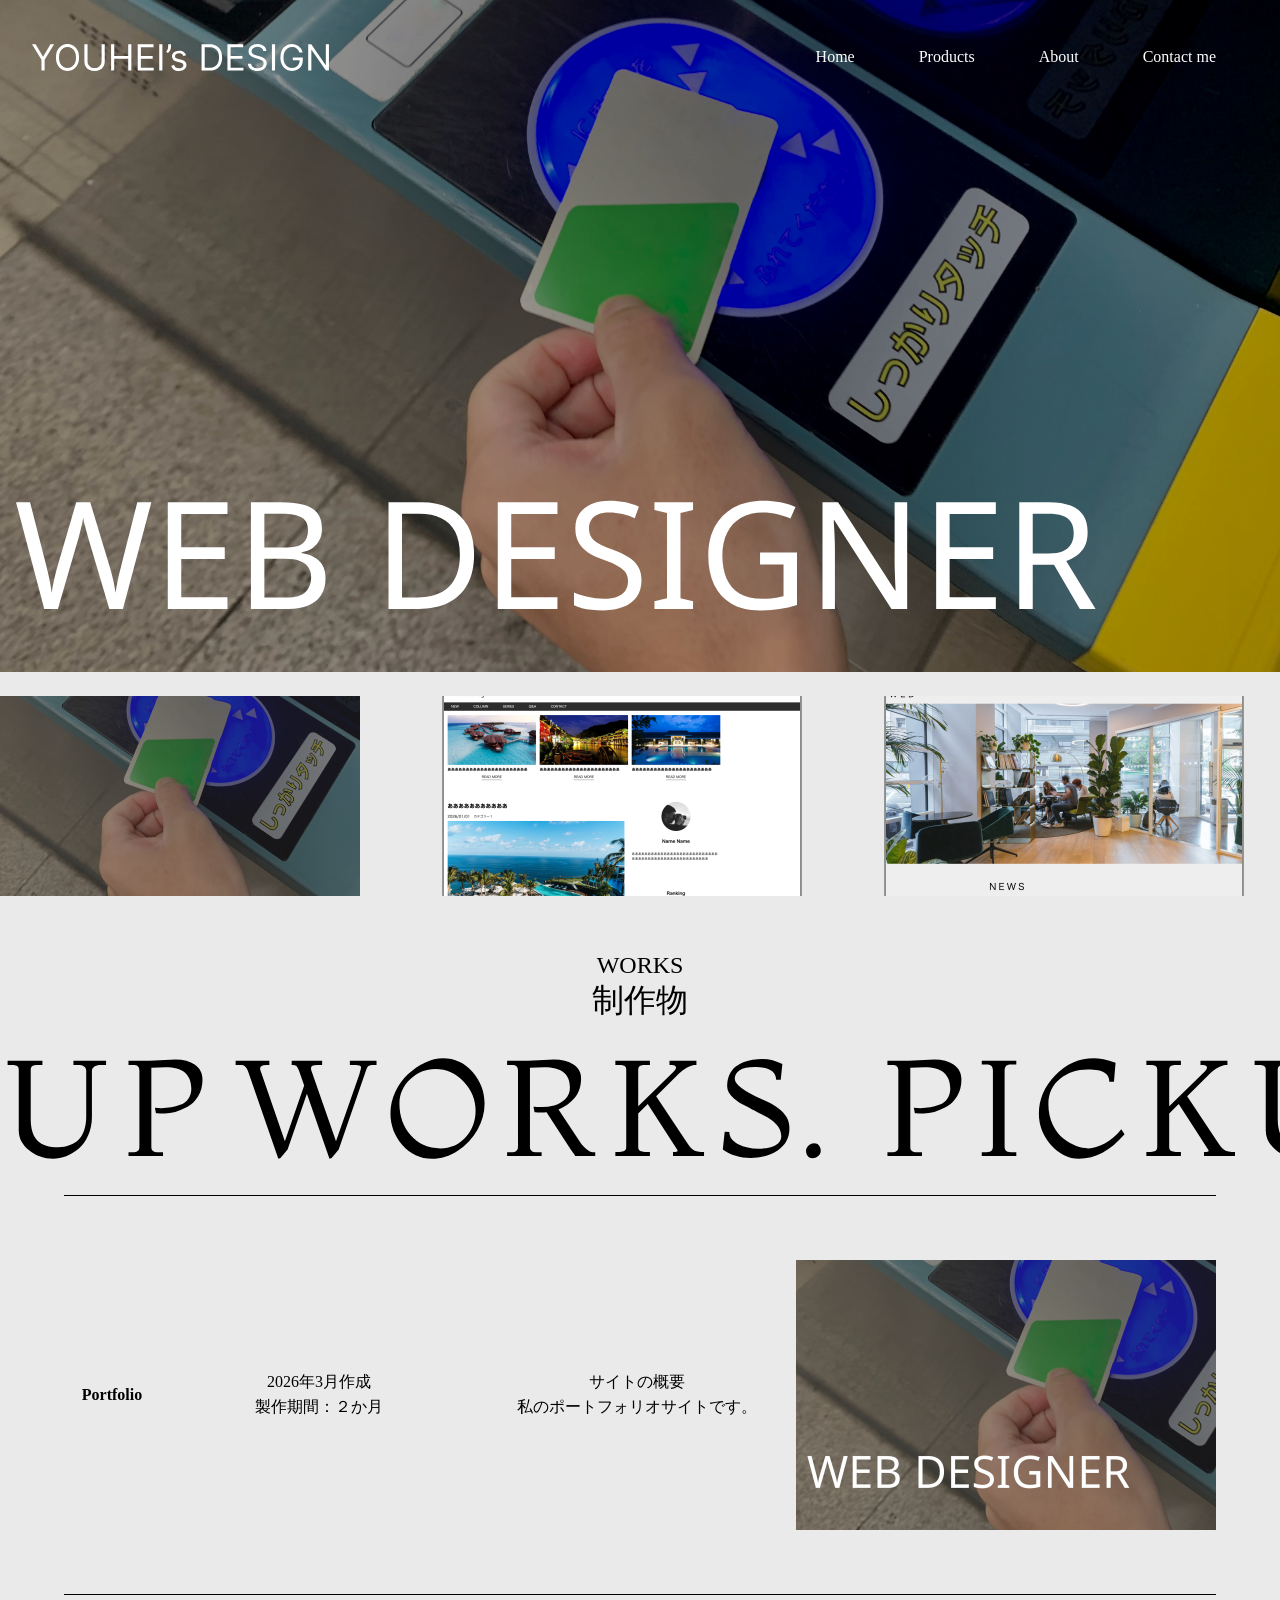
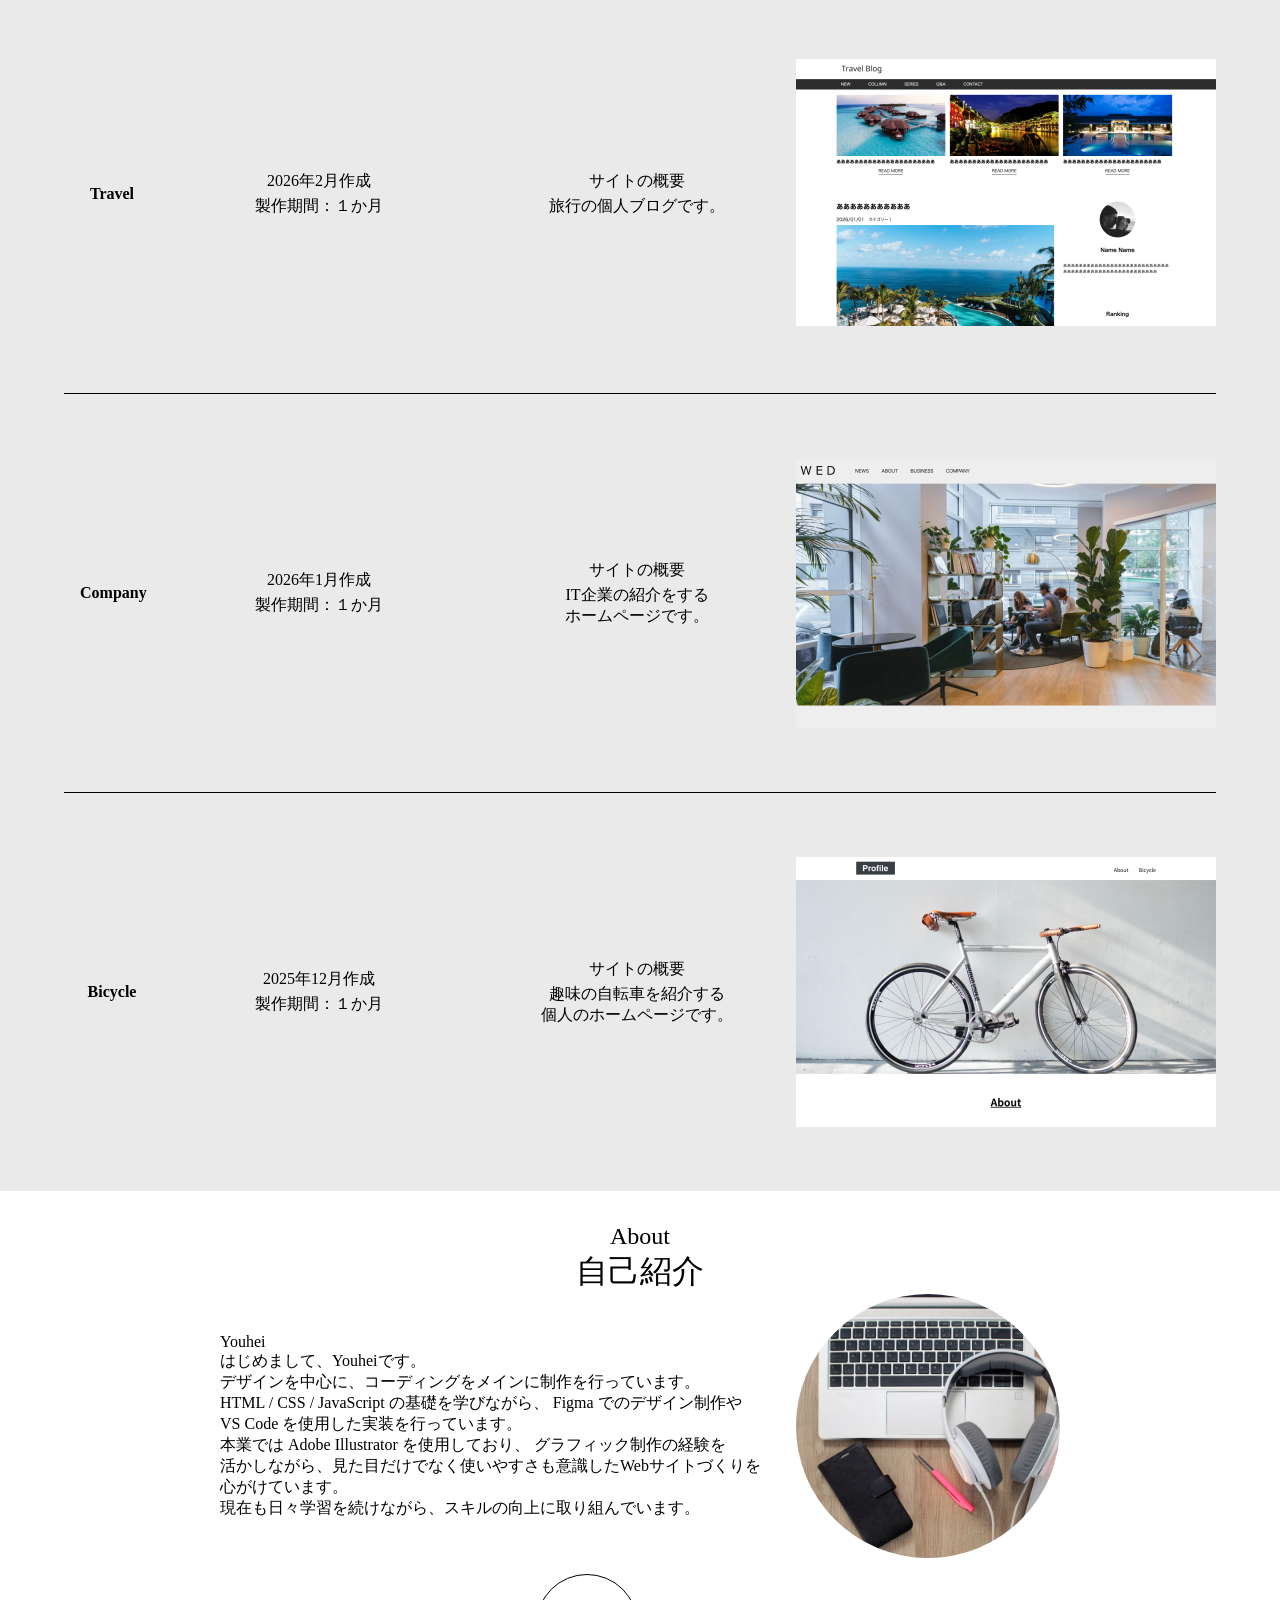
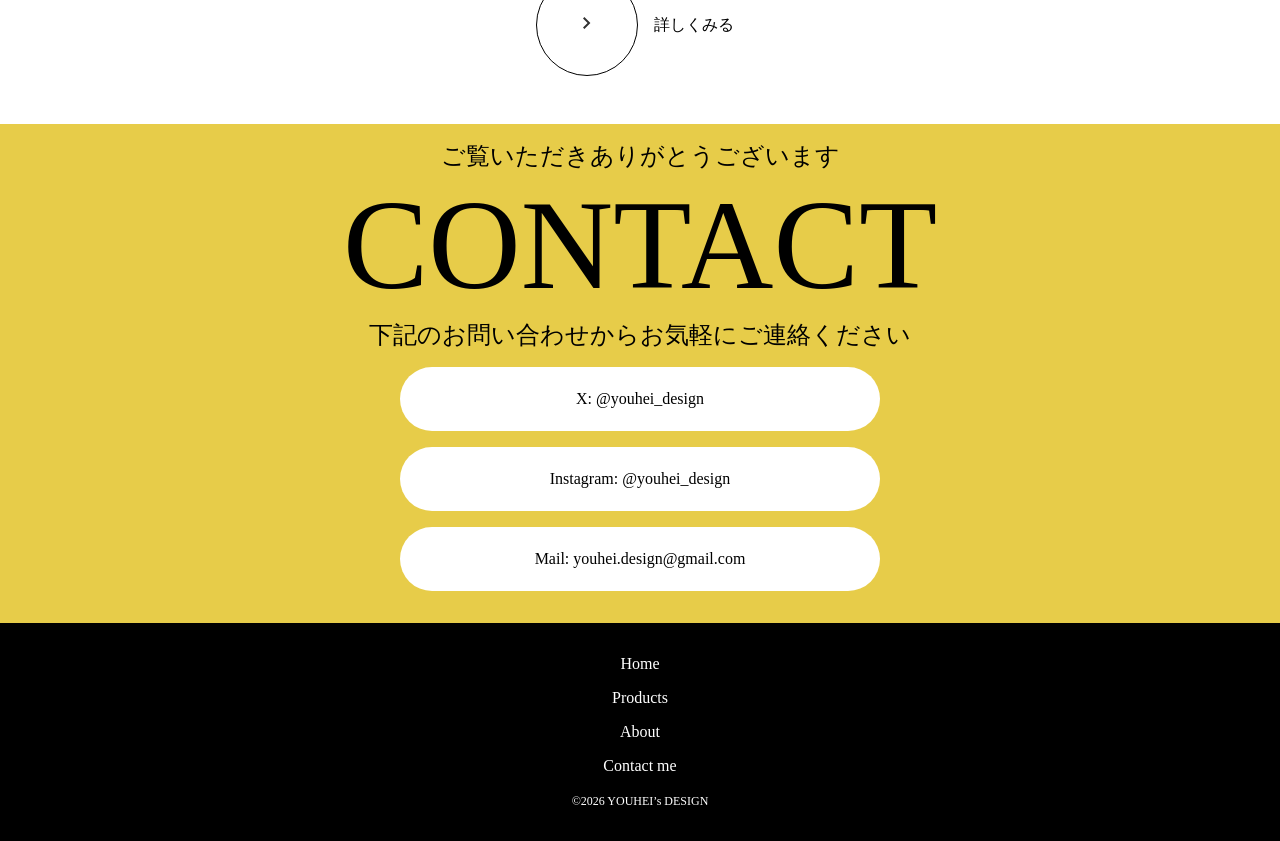
==== index.html @ f56bdfcd "Add files via upload" ====
<!DOCTYPE html>
<html lang="ja">

<head>
  <meta charset="UTF-8">
  <meta name="viewport" content="width=device-width, initial-scale=1.0">
  <title>YOUHEI's DESIGN</title>
</head>
<link rel="stylesheet" href="css/reset.css">
<link rel="stylesheet" href="css/common.css">
<link rel="stylesheet" href="css/style.css">
<link rel="stylesheet" href="css/media.css">

<body>
  <section class="firstview" id="home">
    <header>
      <h1><img src="img/YOUHEI’s DESIGN.svg" width="297" height="27"></h1>
      <nav>
        <a href="#home">Home</a>
        <a href="#products">Products</a>
        <a href="#about">About</a>
        <a href="#contactme">Contact me</a>
      </nav>
    </header>
    <img class="sp" src="img/WEB DESIGNER sp.svg" width="256" height="128">
    <img class="pc" src="img/WEB DESIGNER.svg" width="1080" height="200">
  </section>
  <section class="slideshow">
    <div class="slideshow-viewport">
      <ul class="slideshow-track">
        <li><img src="slide/slide portfolio.png"></li>
        <li><img src="slide/slide travel.png"></li>
        <li><img src="slide/slide company.png"></li>
        <li><img src="slide/slide bicycle.png"></li>

        <li><img src="slide/slide portfolio.png"></li>
        <li><img src="slide/slide travel.png"></li>
        <li><img src="slide/slide company.png"></li>
        <li><img src="slide/slide bicycle.png"></li>
      </ul>
    </div>
  </section>
  <section class="works" id="products">
    <h2>WORKS</h2>
    <p>制作物</p>
    <div class="pickup">
      <img src="img/Group 2.svg" width="2444" height="172">
    </div>

    <a href="portfolio.html" class="one" target="_blank">
      <h3>Portfolio</h3>
      <div class="two">
        <div class="samuneiru">
          <img src="img/Mask group web designer.png" width="420" height="270">
        </div>
        <div class="three">
          <div class="date">
            <p>2026年3月作成</p>
            <p>製作期間：２か月</p>
          </div>
          <div class="gaiyou">
            <p>サイトの概要</p>
            <p>私のポートフォリオサイトです。</p>
          </div>
        </div>
      </div>
    </a>
    <a href="travel.html" class="one" target="_blank">
      <h3>Travel</h3>
      <div class="two">
        <div class="samuneiru">
          <img src="img/Mask group travel.png" width="420" height="270">
        </div>
        <div class="three">
          <div class="date">
            <p>2026年2月作成</p>
            <p>製作期間：１か月</p>
          </div>
          <div class="gaiyou">
            <p>サイトの概要</p>
            <p>旅行の個人ブログです。</p>
          </div>
        </div>
      </div>
    </a>
    <a href="company.html" class="one" target="_blank">
      <h3>Company</h3>
      <div class="two">
        <div class="samuneiru">
          <img src="img/Mask group company.png" width="420" height="270">
        </div>
        <div class="three">
          <div class="date">
            <p>2026年1月作成</p>
            <p>製作期間：１か月</p>
          </div>
          <div class="gaiyou">
            <p>サイトの概要</p>
            <p>IT企業の紹介をする<br>ホームページです。</p>
          </div>
        </div>
      </div>
    </a>
    <a href="bicycle.html" class="one" target="_blank">
      <h3>Bicycle</h3>
      <div class="two">
        <div class="samuneiru">
          <img src="img/Mask group bicycle.png " width="420" height="270">
        </div>
        <div class="three">
          <div class="date">
            <p>2025年12月作成</p>
            <p>製作期間：１か月</p>
          </div>
          <div class="gaiyou">
            <p>サイトの概要</p>
            <p>趣味の自転車を紹介する <br>個人のホームページです。</p>
          </div>
        </div>
      </div>
    </a>

  </section>
  <section class="about" id="about">
    <h2>About</h2>
    <p>自己紹介</p>
    <div class="profile">
      <div class="icon">
        <img src="img/IMG_20260331_075254.jpg" width="264" height="264">
      </div>
      <div class="youhei">
        <p class="name">Youhei</p>
        <p class="aisatsu">はじめまして、Youheiです。<br>デザインを中心に、コーディングをメインに制作を行っています。<br>HTML / CSS / JavaScript の基礎を学びながら、
          Figma でのデザイン制作や<br>VS Code を使用した実装を行っています。<br>本業では Adobe Illustrator を使用しており、
          グラフィック制作の経験を<br>活かしながら、見た目だけでなく使いやすさも意識したWebサイトづくりを<br>心がけています。<br>現在も日々学習を続けながら、スキルの向上に取り組んでいます。</p>
      </div>
    </div>
    <a href="" class="kuwasiku">
      <div class="circle">
        <img src="img/keyboard_arrow_right.svg">
      </div>
      <div class="kuwasikumiru">
        <p>詳しくみる</p>
      </div>
    </a>
  </section>
  <section class="contact" id="contactme">
    <p class="thanks">ご覧いただきありがとうございます</p>
    <p class="cntct">CONTACT</p>
    <p class="thanks">下記のお問い合わせからお気軽にご連絡ください</p>
    <div class="address">
      <a href="">X: @youhei_design</a>
    </div>
    <div class="address">
      <a href="">Instagram: @youhei_design</a>
    </div>
    <div class="address">
      <a href="">Mail: youhei.design@gmail.com</a>
    </div>
  </section>
  <footer>
    <nav>
      <a href="#home">Home</a>
      <a href="#products">Products</a>
      <a href="#about">About</a>
      <a href="#contactme">Contact me</a>
    </nav>
    <small>©︎2026 YOUHEI’s DESIGN</small>
  </footer>

  <script src="main.js"></script>
</body>

</html>
---- css/common.css ----
@charset "utf-8";

h2 {
  font-size: 24px;
}

h3 {
  font-size: 16px;
}
---- css/style.css ----
@charset "utf-8";

body {
  background: #eaeaea;
}

.pc {
  display: none;
}

.firstview {
  padding: 16px;
  height: 640px;
  color: #fff;
  background: url(224756431.jpg);
  background-size: cover;
  background-position: 50% 60%;
  display: flex;
  flex-direction: column;
  justify-content: space-between;

  header {
    width: calc(100% - 32px);
    display: flex;
    justify-content: space-between;

    nav {
      display: none;

      a {
        margin: 32px;
        color: #fff;
      }
    }
  }

  img {
    margin: 0 auto 0 0;
  }

}

/* 全体ラッパー */
.slideshow {
  width: 100%;
  /* 横幅いっぱいに広げる */
  padding: 24px 0;
  /* 上下に余白 */
}

/* 表示領域（はみ出した部分を隠す） */
.slideshow-viewport {
  overflow: hidden;
  /* はみ出た要素を非表示にする */
  width: 100%;
}

/* スライド全体（横並びで流れる部分） */
.slideshow-track {
  display: flex;
  /* 横並びにする */
  gap: 82px;
  /* スライド間の余白 */
  width: max-content;
  /* 中身の幅に合わせて広がる */
  animation: slideshow-marquee 20s linear infinite;
  /* ↑ 28秒かけて一定速度で無限ループ */
}

/* 各スライド要素 */
.slideshow-track li {
  flex: 0 0 auto;
  /* 縮まない・固定幅 */
  width: min(360px, 75vw);
  /* 最大360px、画面に応じて縮小 */
  height: 200px;
  /* 高さ固定 */
  display: flex;
  align-items: center;
  /* 中央揃え（縦） */
  justify-content: center;
  /* 中央揃え（横） */
  background: #989898;
  /* 画像読み込み前の背景 */
}

/* 画像の表示設定 */
.slideshow-track img {
  width: 100%;
  height: 100%;
  object-fit: cover;
  /* はみ出してもトリミングして全面表示 */
}

/* アニメーション定義 */
@keyframes slideshow-marquee {
  0% {
    transform: translateX(0);
    /* 初期位置 */
  }

  100% {
    transform: translateX(-50%);
    /* 横幅の半分だけ左に移動
    → コンテンツを2セット用意しているため、
     ちょうど継ぎ目なくループする */
  }
}

h3 {
  margin: 0 16px;
  font-weight: bold;
}

.pickup {
  /* width: 100%; */
  height: 172px;

  img {
    object-fit: cover;
    width: 100%;
    height: 172px;
  }
}

.works {
  margin: 32px 0 0;

  img {
    margin: 0 auto 0 0;
  }
}

.one {
  max-width: 1800px;
  width: calc(100% - 128px);
  padding: 32px 0;
  border-top: #000 1px solid;
  margin: 0 auto;

  .two {
    margin: 32px auto;

    .three {
      margin: 16px 0;

      .date,
      .gaiyou {
        margin: 16px 0;
        flex: 1;

        p {
          margin: 4px 0;
        }
      }
    }

    .samune,
    .samuneiru {
      margin: 0 auto;
      max-width: 840px;
      width: 100%;
      height: auto;

      img {
        width: 100%;
        height: auto;
      }
    }
  }
}

.about {
  background: #fff;
  padding: 32px 0;
}

.icon img {
  border-radius: 50%;
}

.youhei {
  margin: 0 auto;
  max-width: 960px;
  width: calc(100% - 128px);

  p {
    /* text-align: left; */
  }
}

.kuwasiku {
  display: flex;
  width: 240px;
  margin: 0 auto;
}

.contact {
  background: #e7cc49;
  padding: 16px 0;

  .cntct {
    font-size: 64px;
  }

  .address {
    margin: 16px auto;
    width: calc(100% - 32px);
    height: 64px;
    background: #fff;
    border-radius: 32px;

    a {
      line-height: 64px;
    }
  }
}

.circle {
  margin: 16px;
  border: #000 1px solid;
  width: 100px;
  height: 100px;
  border-radius: 50%;
  align-items: center;
  display: flex;
}

.circle img {
  align-items: center;
  margin: auto;
}

footer {
  background: #000;
  padding: 32px 0;

  nav {
    margin: 0 auto;
    max-width: 1280px;
    width: calc(100% - 128px);
    display: flex;
    flex-direction: column;
    text-align: left;

    a {
      margin: 0 0 16px;
      color: #fff;
      font-size: 16px;
    }
  }

  small {
    color: #fff;
    font-size: 12px;
  }
}
---- css/media.css ----
@charset "utf-8";

@media(width>=1140px) {

  section>p {
    font-size: 32px;
  }

  * {
    font-size: 16px;
  }

  h3 {
    margin: 0 16px;
  }

  .sp {
    display: none;
  }

  .pc {
    display: inline;
  }

  header nav {
    display: flex !important;
    justify-content: space-between;
  }

  .works {

    img {
      margin: 0 auto 0 0;
    }

    width: 100%;
  }

  .one {
    display: flex;
    justify-content: space-between;

    .two {
      display: flex;
      flex: 1;
      justify-content: space-between;
      flex-direction: row-reverse;

      .three {
        display: flex;
        flex: 1;
      }

      .samuneiru {
        width: 420px;

        img {
          width: 100%;
          height: auto;
        }
      }

    }

    h3 {
      display: inline-block;
      width: 64px;
    }
  }

  .about {
    background: #fff;

    .profile {
      width: 840px;
      margin: 0 auto;
      display: flex;
      flex-direction: row-reverse;

      .youhei {
        margin: 0 auto;
        max-width: 960px;
        width: calc(100% - 128px);

        p {
          text-align: left;
        }
      }

      .kuwasiku {
        margin: 0 auto;
        width: 400px;
        display: flex;
      }
    }
  }

  .contact {
    background: #e7cc49;
    padding: 16px 0;

    .thanks {
      font-size: 24px;
    }

    .cntct {
      font-size: 128px;
    }

    .address {
      margin: 16px auto;
      width: 480px;
      height: 64px;
      background: #fff;
      border-radius: 32px;

      a {
        line-height: 64px;
      }
    }
  }

}
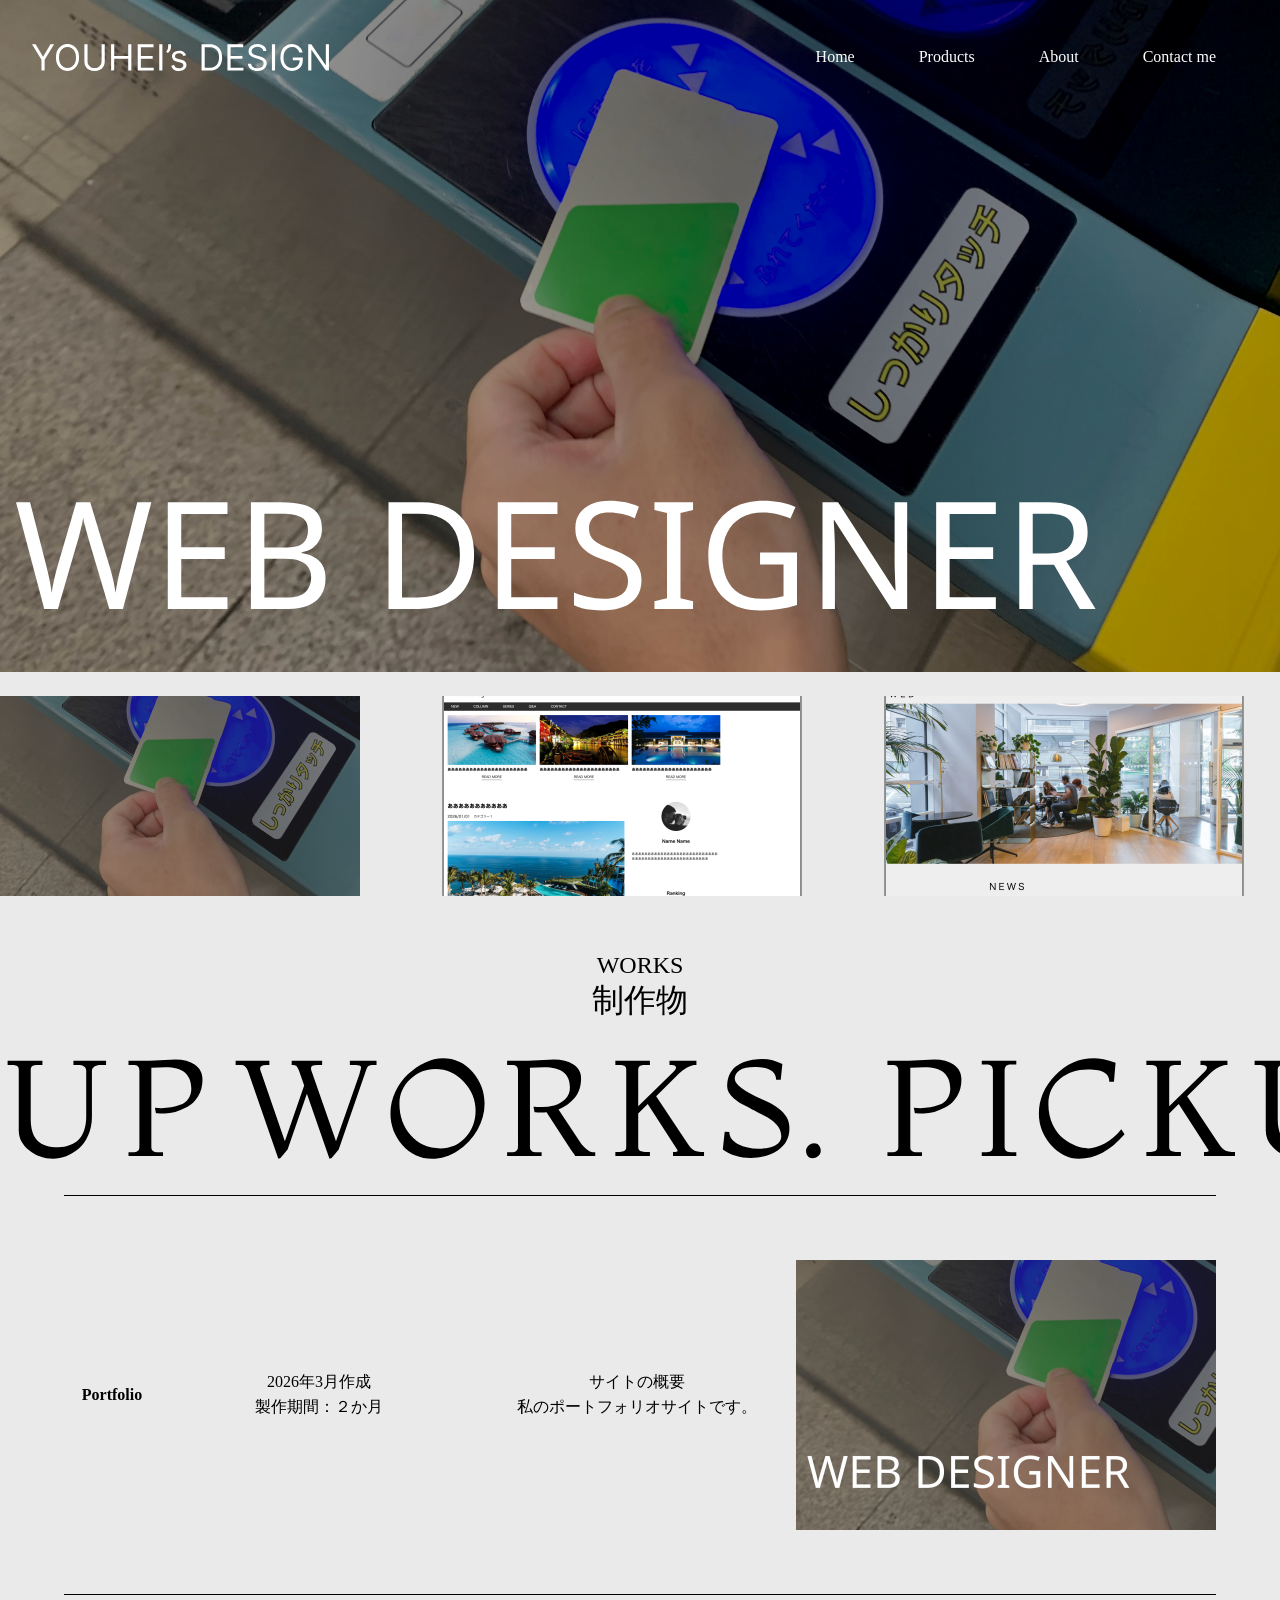
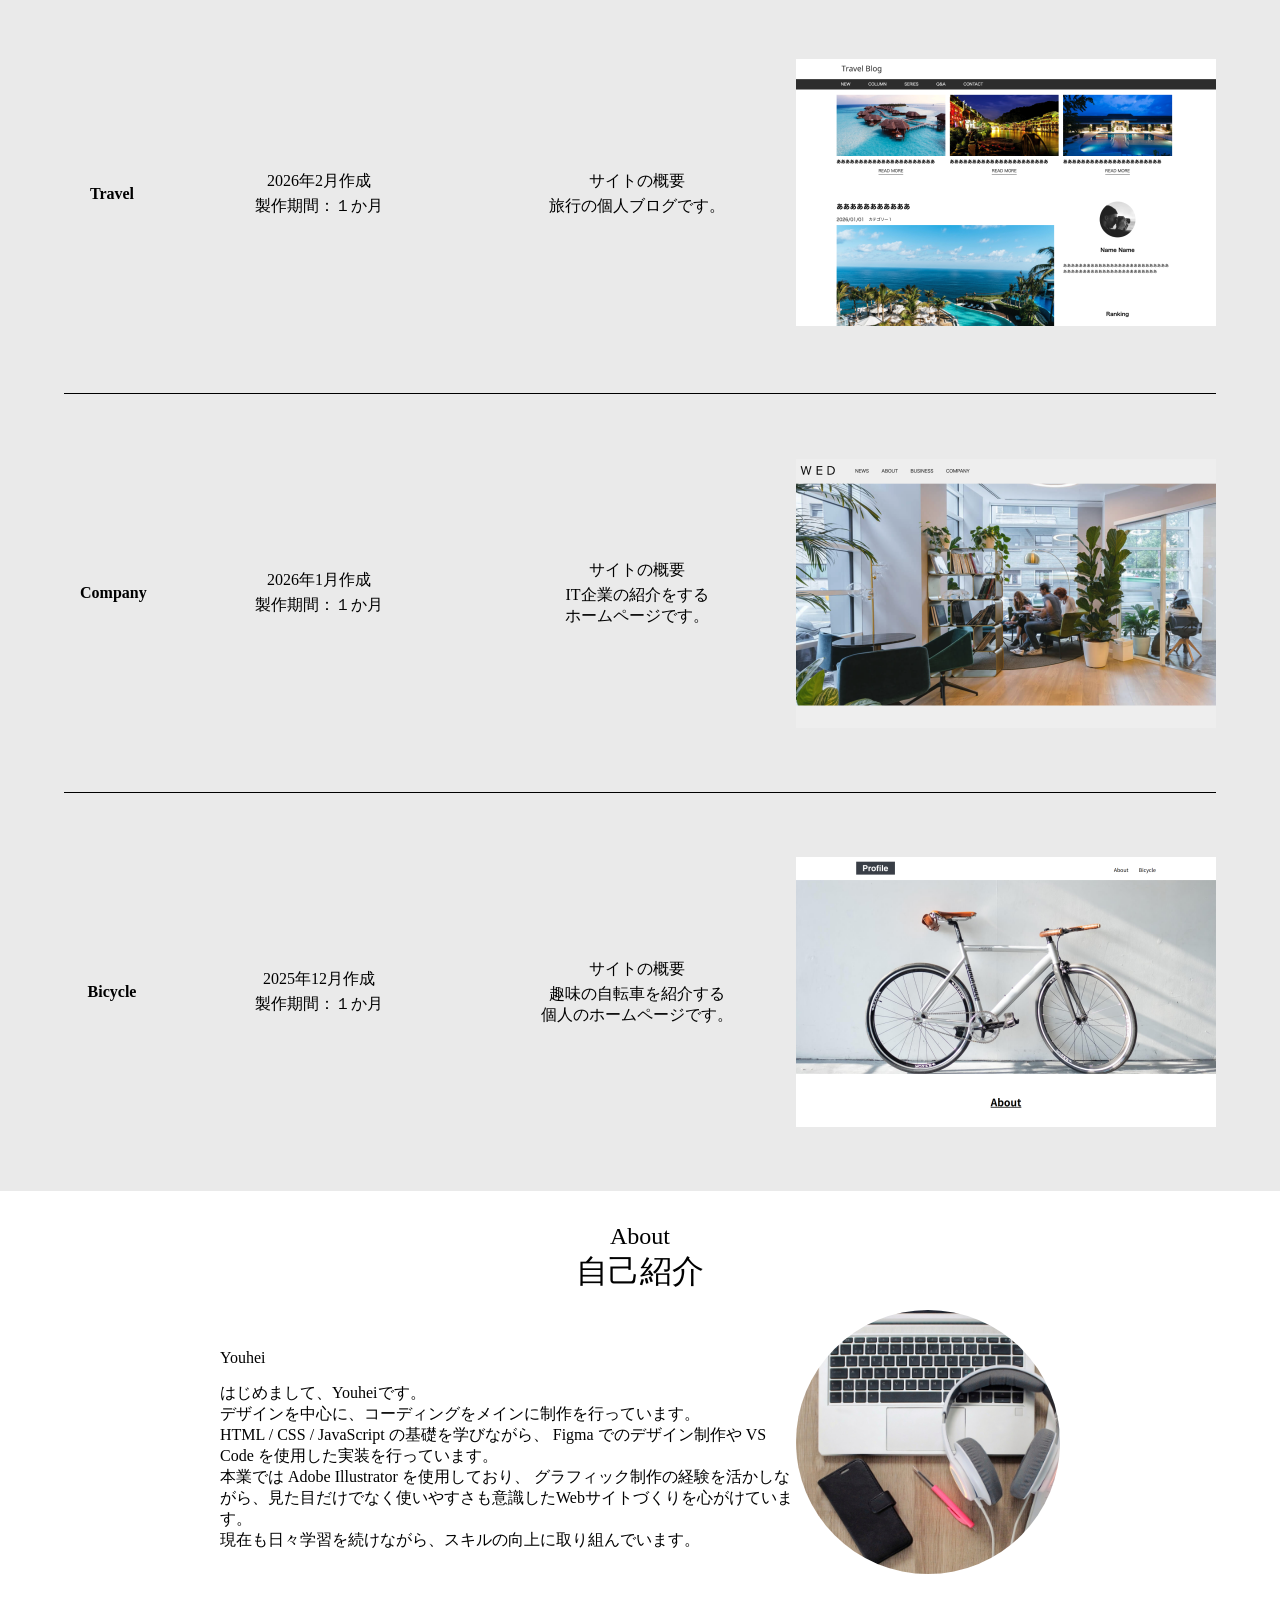
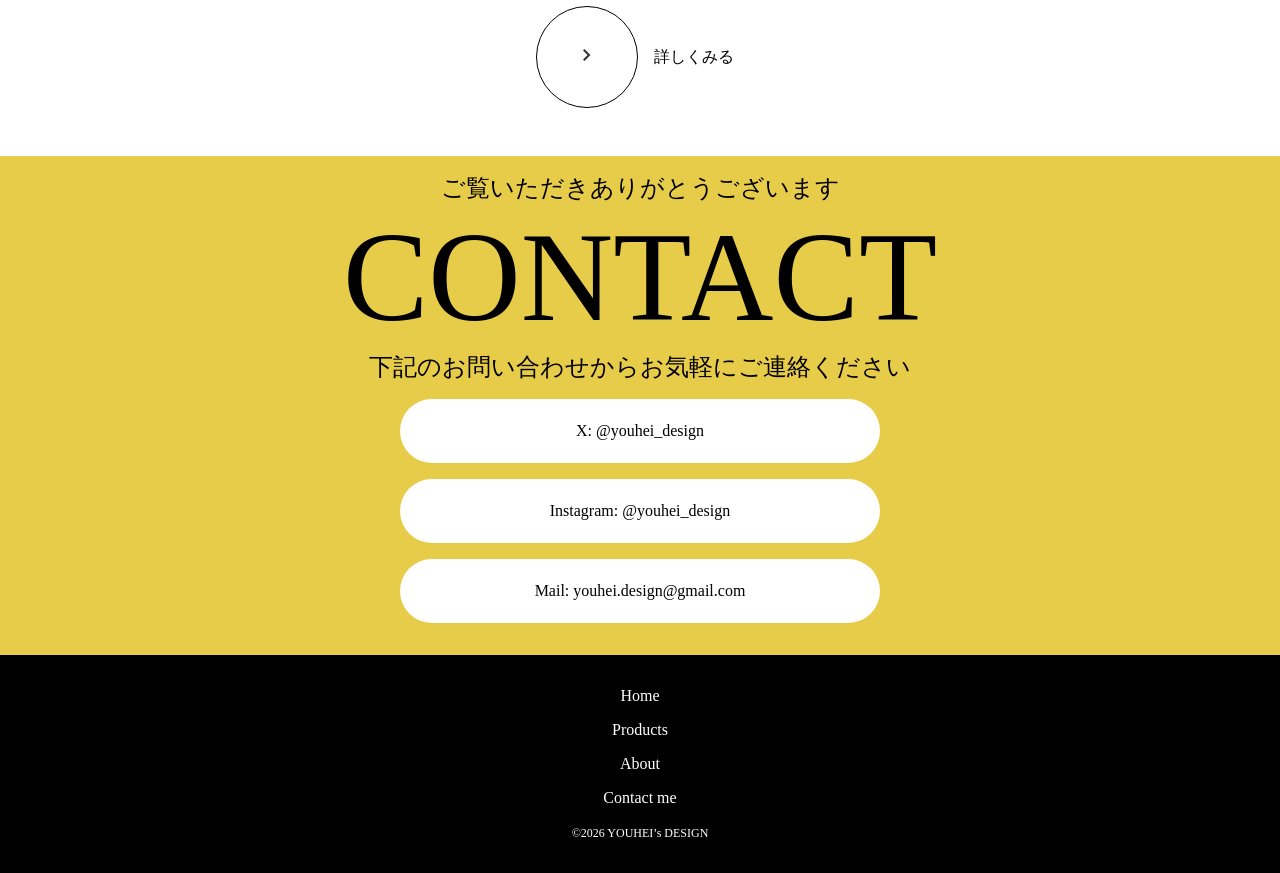
==== commit ce14f9b6: "Add files via upload" ====
--- a/index.html
+++ b/index.html
@@ -131,8 +131,8 @@
       <div class="youhei">
         <p class="name">Youhei</p>
         <p class="aisatsu">はじめまして、Youheiです。<br>デザインを中心に、コーディングをメインに制作を行っています。<br>HTML / CSS / JavaScript の基礎を学びながら、
-          Figma でのデザイン制作や<br>VS Code を使用した実装を行っています。<br>本業では Adobe Illustrator を使用しており、
-          グラフィック制作の経験を<br>活かしながら、見た目だけでなく使いやすさも意識したWebサイトづくりを<br>心がけています。<br>現在も日々学習を続けながら、スキルの向上に取り組んでいます。</p>
+          Figma でのデザイン制作や VS Code を使用した実装を行っています。<br>本業では Adobe Illustrator を使用しており、
+          グラフィック制作の経験を活かしながら、見た目だけでなく使いやすさも意識したWebサイトづくりを心がけています。<br>現在も日々学習を続けながら、スキルの向上に取り組んでいます。</p>
       </div>
     </div>
     <a href="" class="kuwasiku">
--- a/css/style.css
+++ b/css/style.css
@@ -173,20 +173,30 @@
 .about {
   background: #fff;
   padding: 32px 0;
-}
-
-.icon img {
-  border-radius: 50%;
-}
-
-.youhei {
+  
+  .icon {
+    margin: 16px 0;
+  
+    img {
+      border-radius: 50%;
+    }
+  }
+  
+  .youhei {
+    margin: 16px auto;
+    max-width: 960px;
+    width: calc(100% - 128px);
+    
+    .name {
+      margin: 16px 0;
+    }
+  }
+}
+
+.aisatsu {
   margin: 0 auto;
-  max-width: 960px;
-  width: calc(100% - 128px);
-
-  p {
-    /* text-align: left; */
-  }
+  width: 576px;
+  text-align: left;
 }
 
 .kuwasiku {
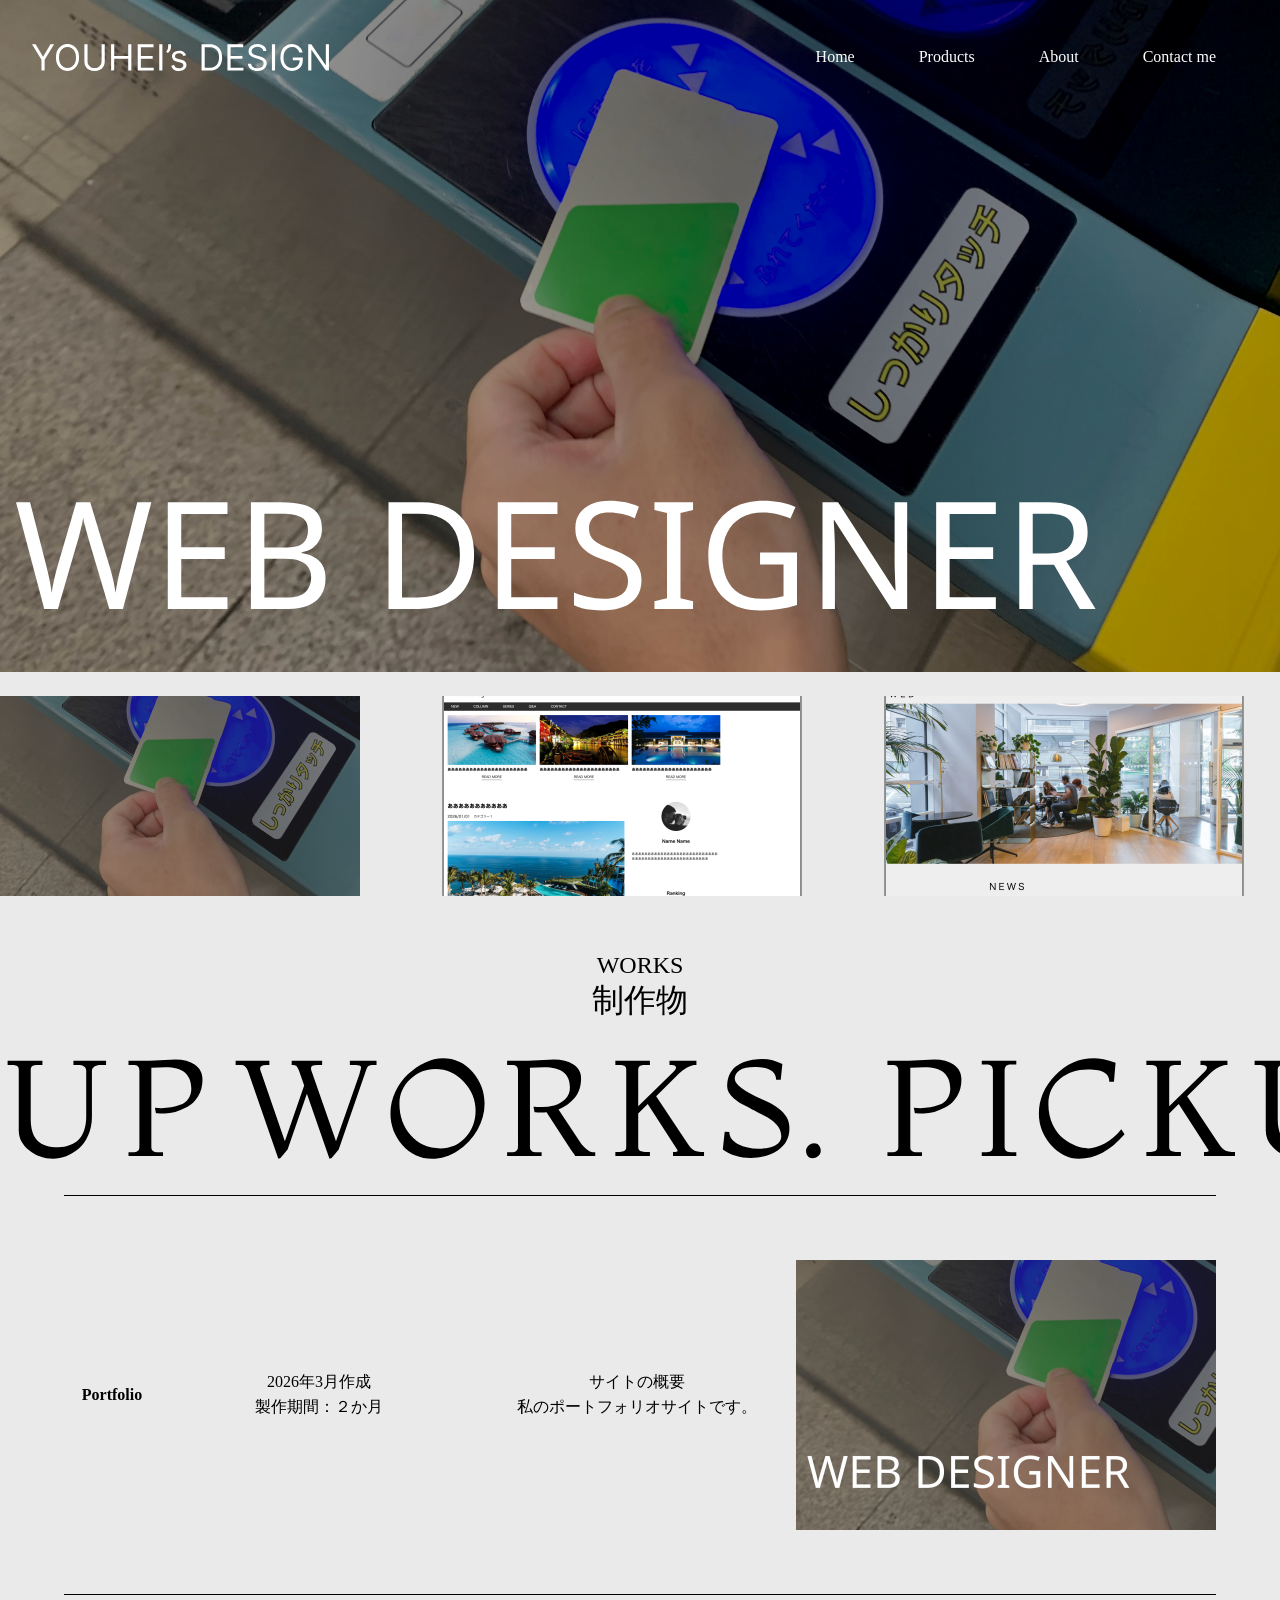
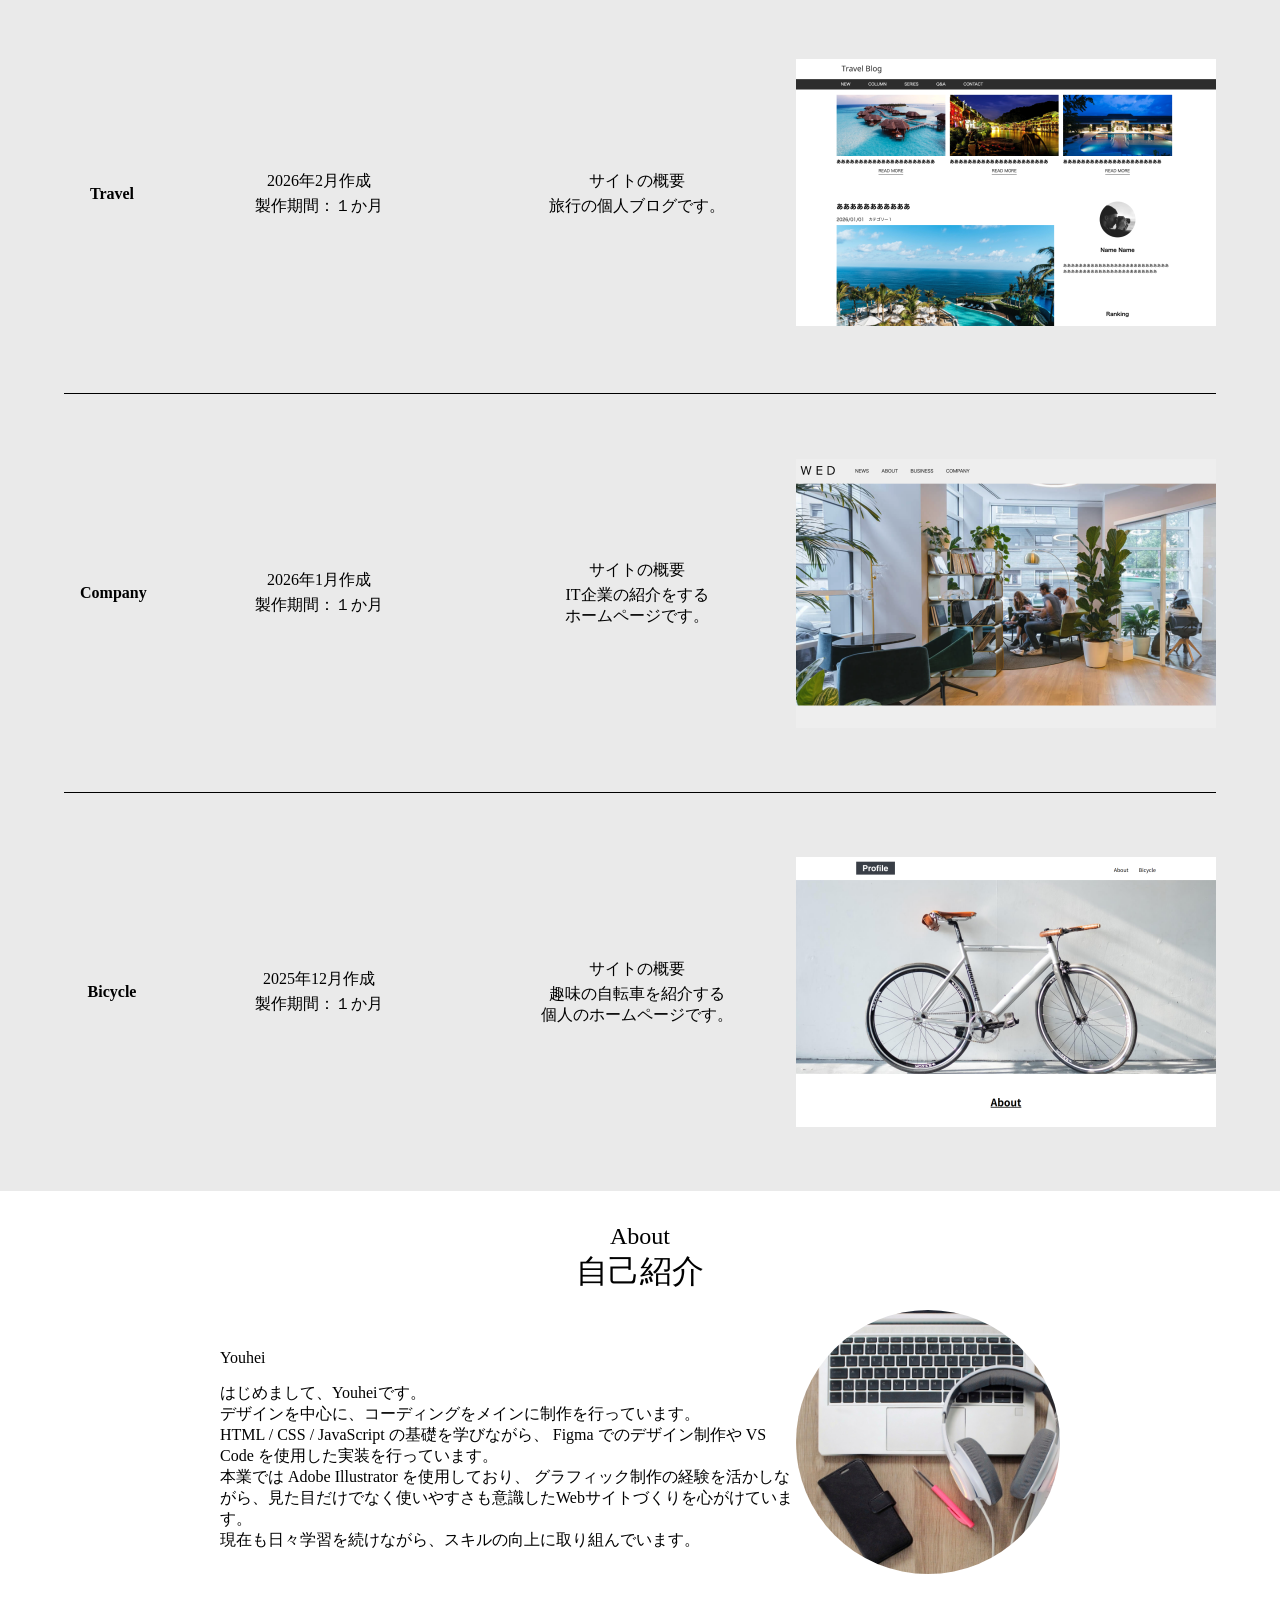
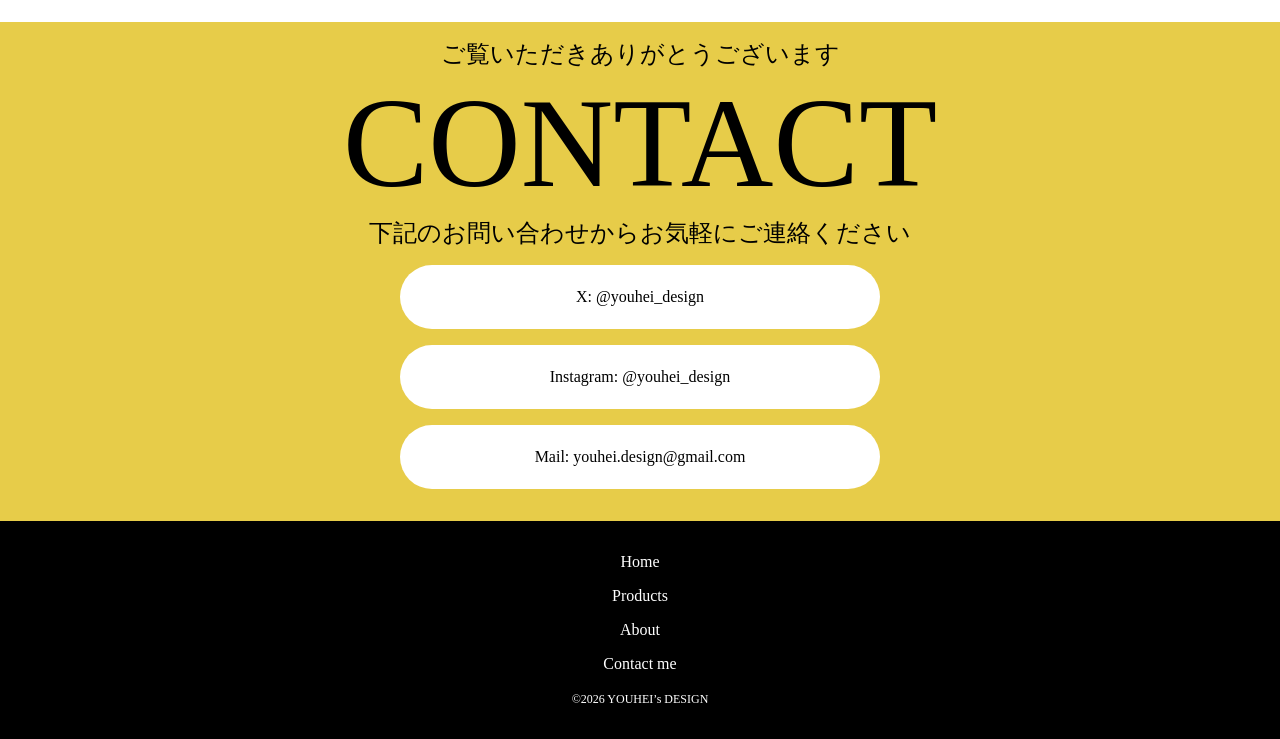
==== commit 223f3c76: "Add files via upload" ====
--- a/index.html
+++ b/index.html
@@ -135,27 +135,19 @@
           グラフィック制作の経験を活かしながら、見た目だけでなく使いやすさも意識したWebサイトづくりを心がけています。<br>現在も日々学習を続けながら、スキルの向上に取り組んでいます。</p>
       </div>
     </div>
-    <a href="" class="kuwasiku">
-      <div class="circle">
-        <img src="img/keyboard_arrow_right.svg">
-      </div>
-      <div class="kuwasikumiru">
-        <p>詳しくみる</p>
-      </div>
-    </a>
   </section>
   <section class="contact" id="contactme">
     <p class="thanks">ご覧いただきありがとうございます</p>
     <p class="cntct">CONTACT</p>
     <p class="thanks">下記のお問い合わせからお気軽にご連絡ください</p>
     <div class="address">
-      <a href="">X: @youhei_design</a>
+      <a href="https://x.com/youhei_design" target="_blank">X: @youhei_design</a>
     </div>
     <div class="address">
-      <a href="">Instagram: @youhei_design</a>
+      <a href="https://www.instagram.com/youhei_design?igsh=MWFkbWt4NHNrdmNzZQ==" target="_blank">Instagram: @youhei_design</a>
     </div>
     <div class="address">
-      <a href="">Mail: youhei.design@gmail.com</a>
+      <a href="mailto:youhei.design@gmail.com">Mail: youhei.design@gmail.com</a>
     </div>
   </section>
   <footer>
--- a/css/style.css
+++ b/css/style.css
@@ -195,14 +195,8 @@
 
 .aisatsu {
   margin: 0 auto;
-  width: 576px;
+  max-width: 576px;
   text-align: left;
-}
-
-.kuwasiku {
-  display: flex;
-  width: 240px;
-  margin: 0 auto;
 }
 
 .contact {
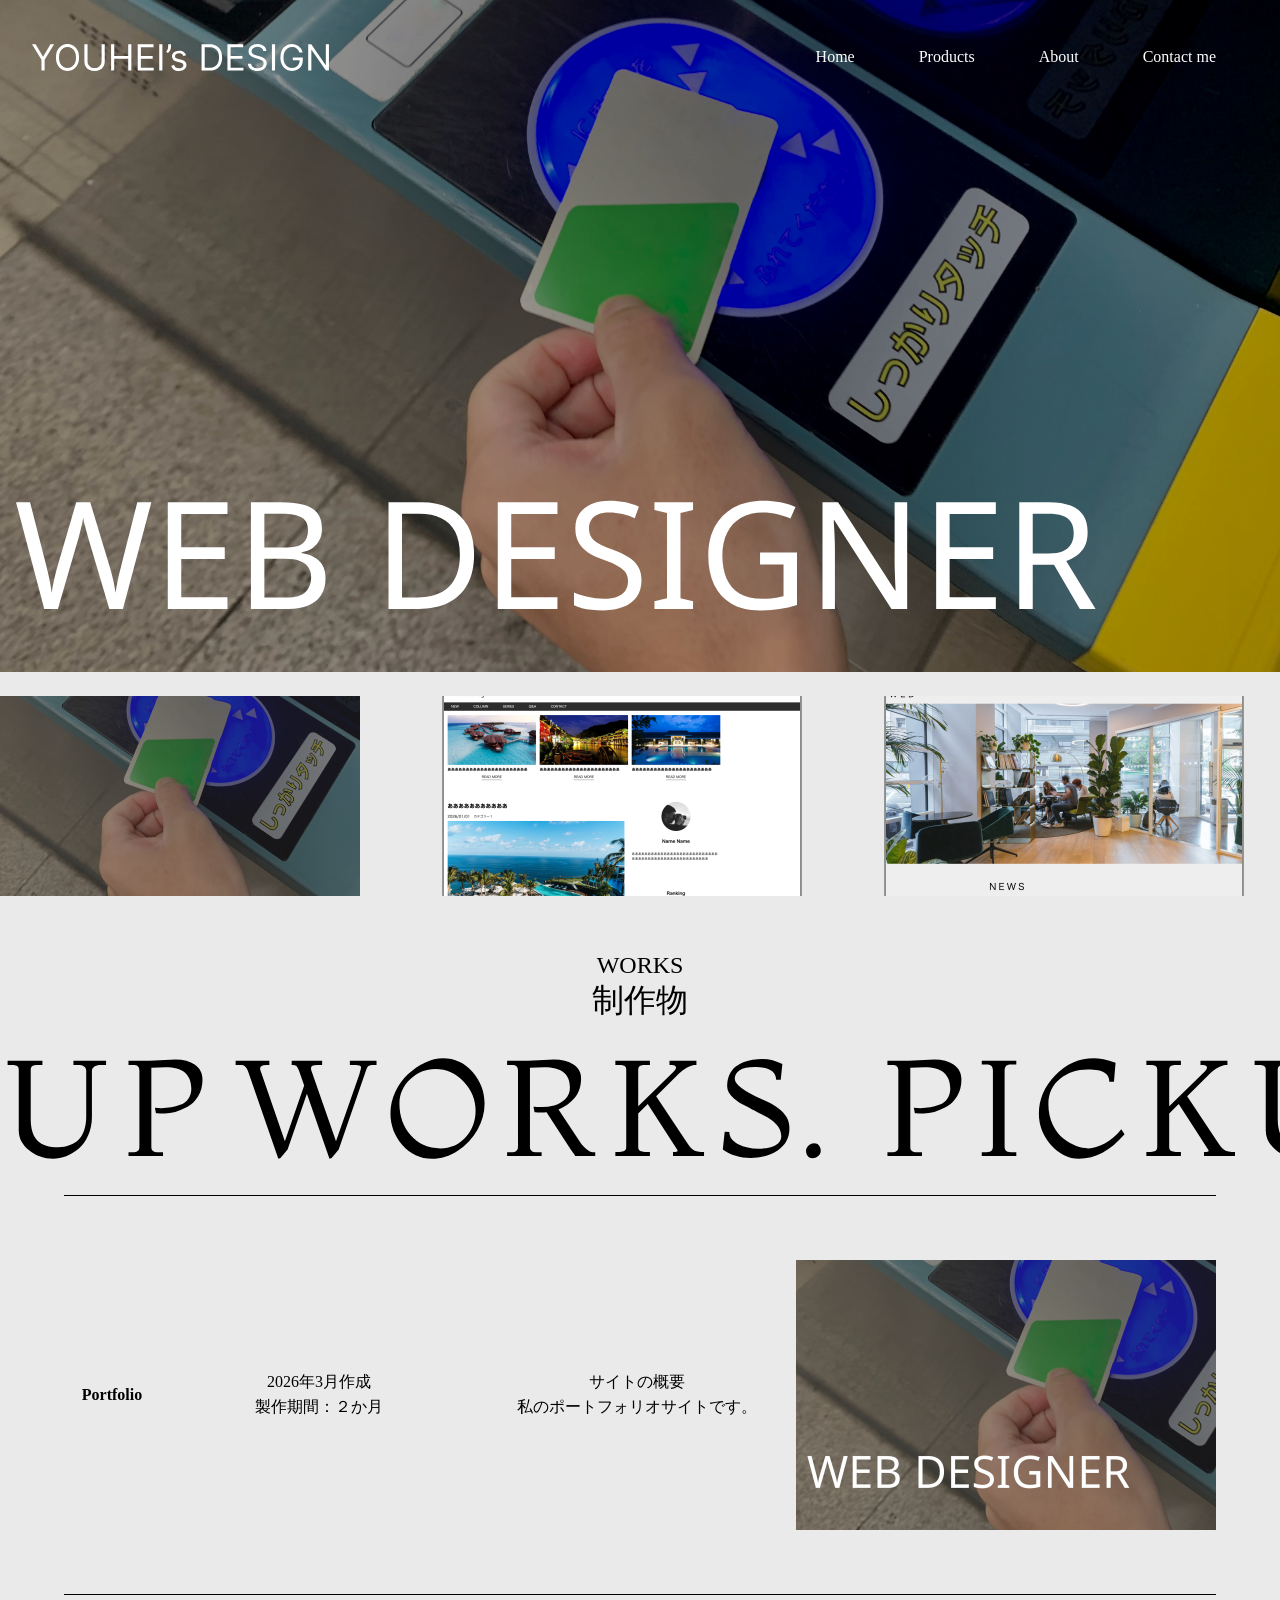
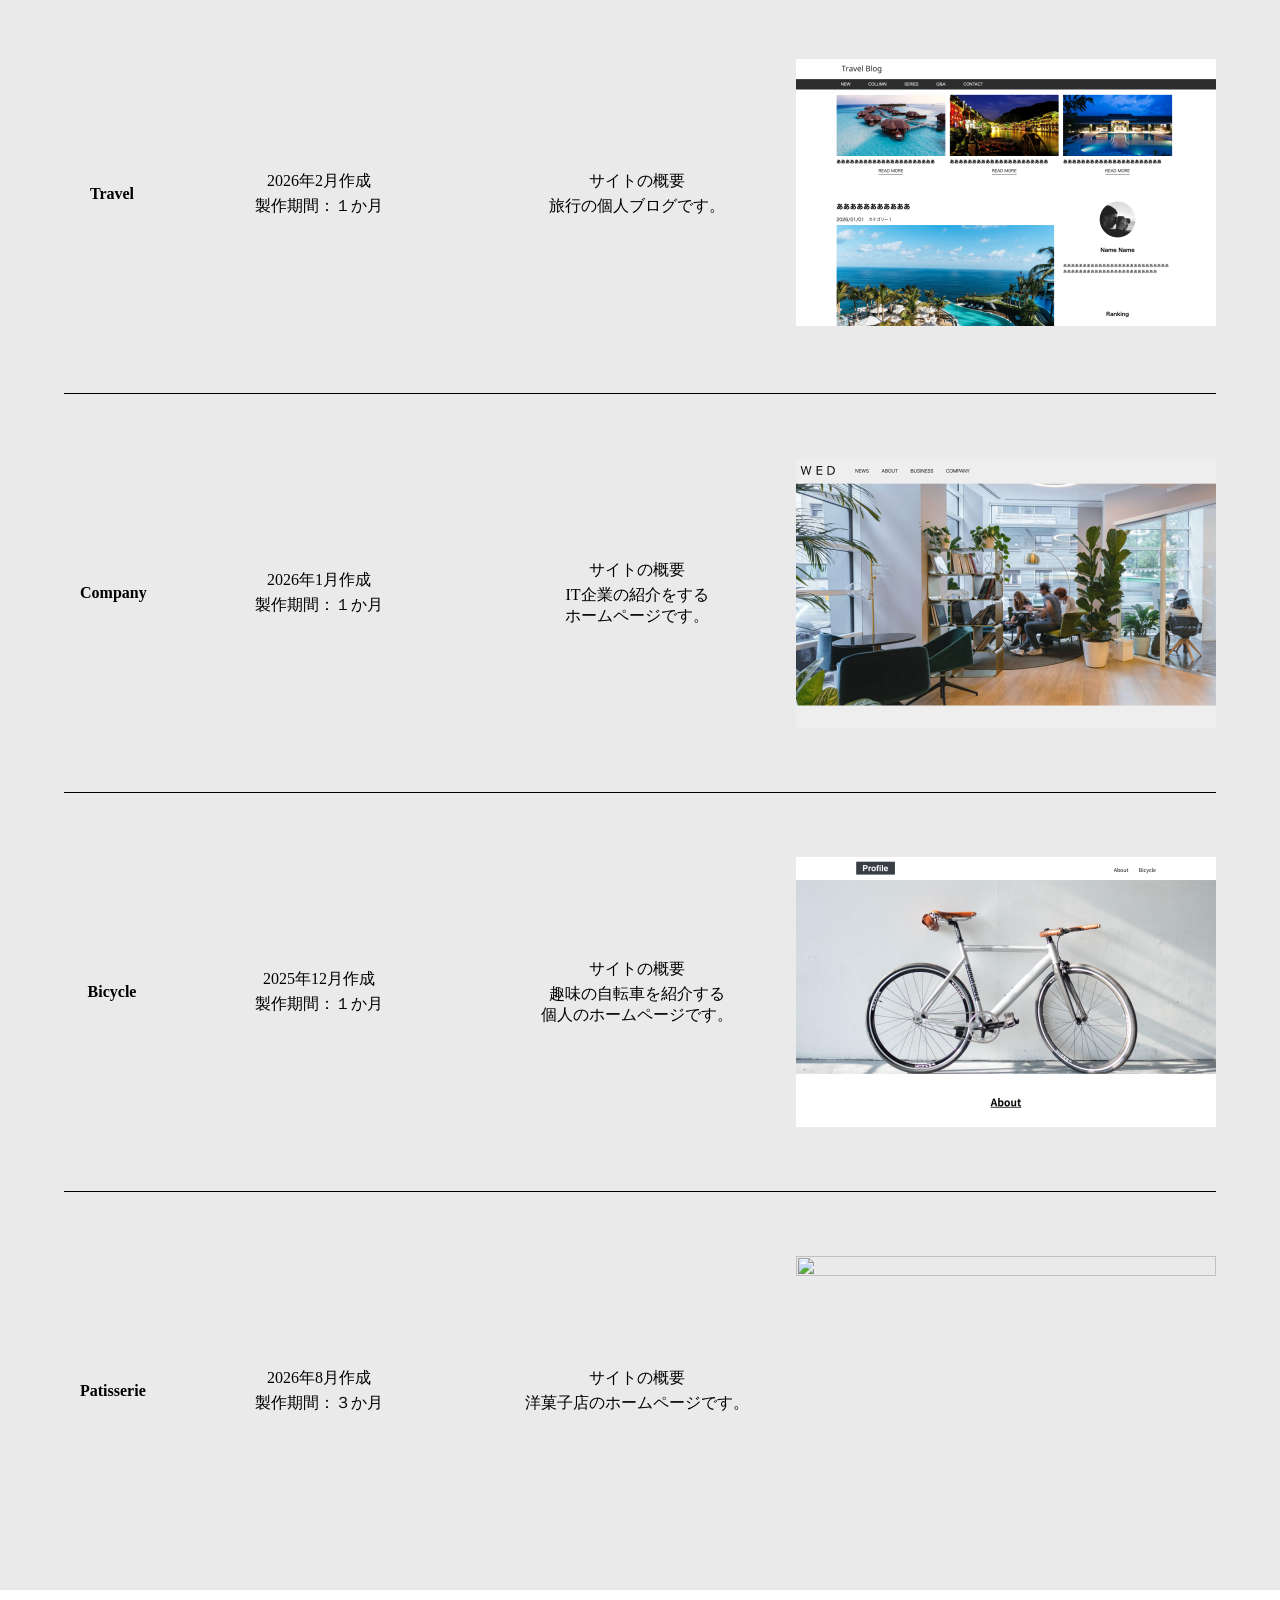
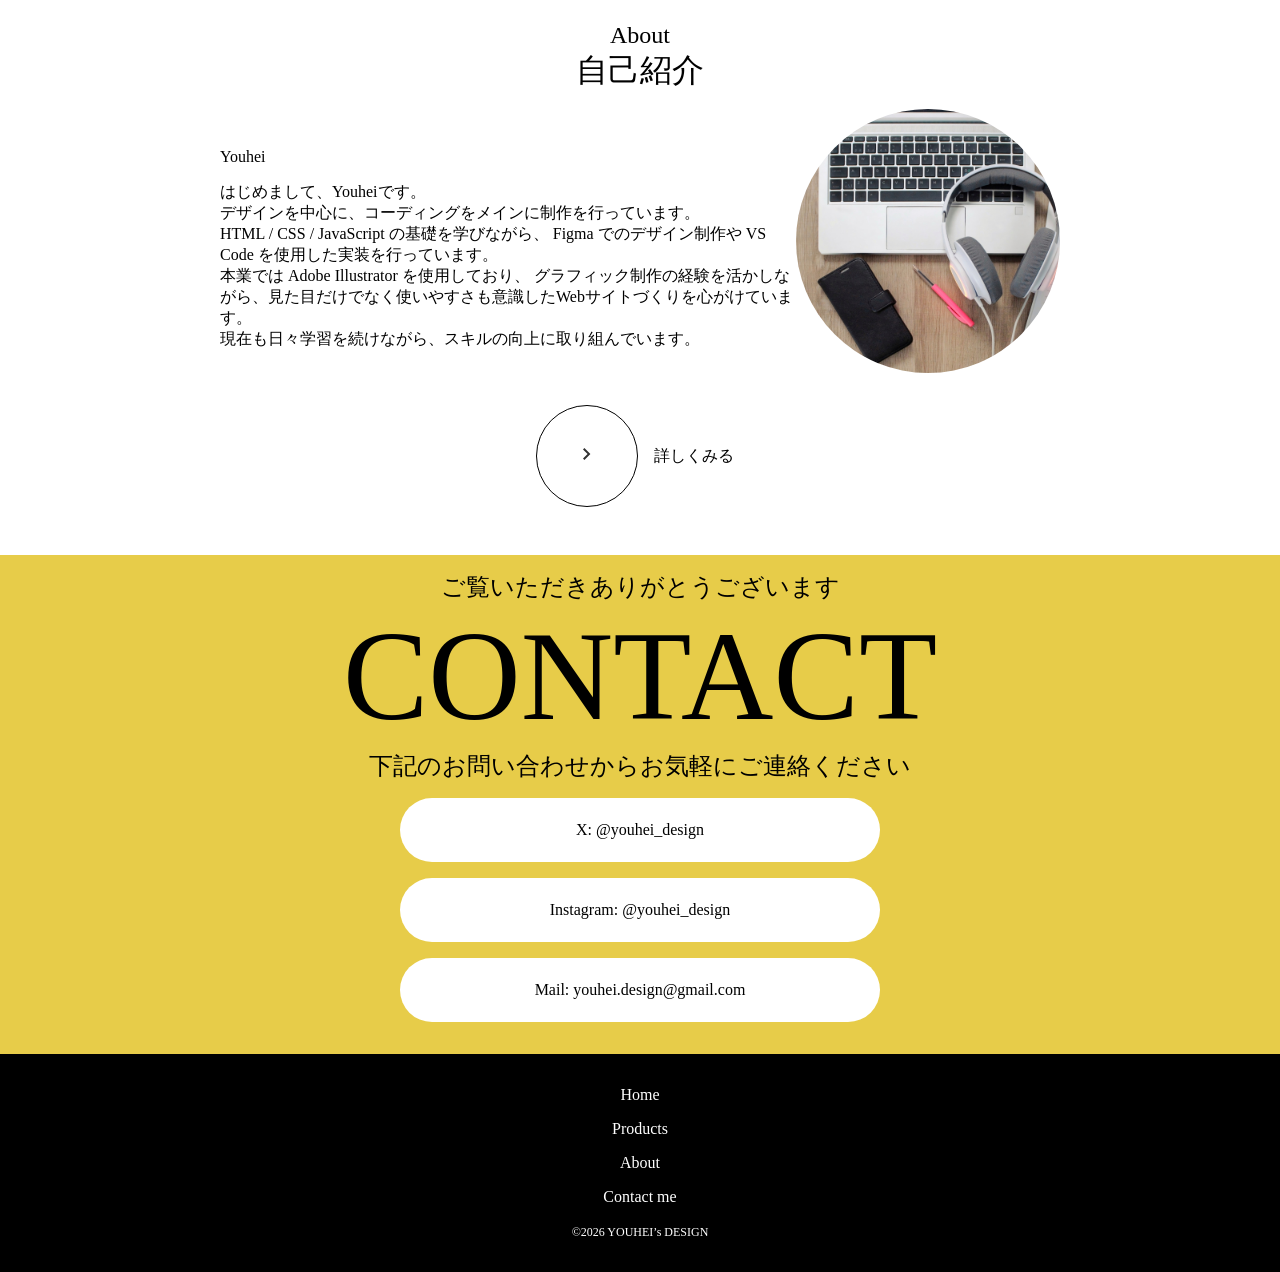
==== commit 17d87977: "Add files via upload" ====
--- a/index.html
+++ b/index.html
@@ -32,11 +32,13 @@
         <li><img src="slide/slide travel.png"></li>
         <li><img src="slide/slide company.png"></li>
         <li><img src="slide/slide bicycle.png"></li>
+        <li><img src="slide/slide chouman.png"></li>
 
         <li><img src="slide/slide portfolio.png"></li>
         <li><img src="slide/slide travel.png"></li>
         <li><img src="slide/slide company.png"></li>
         <li><img src="slide/slide bicycle.png"></li>
+        <li><img src="slide/slide chouman.png"></li>
       </ul>
     </div>
   </section>
@@ -119,6 +121,24 @@
         </div>
       </div>
     </a>
+    <a href="patisserie.html" class="one" target="_blank">
+      <h3>Patisserie</h3>
+      <div class="two">
+        <div class="samuneiru">
+          <img src="img/choumanth.png " width="420" height="270">
+        </div>
+        <div class="three">
+          <div class="date">
+            <p>2026年8月作成</p>
+            <p>製作期間：３か月</p>
+          </div>
+          <div class="gaiyou">
+            <p>サイトの概要</p>
+            <p>洋菓子店のホームページです。</p>
+          </div>
+        </div>
+      </div>
+    </a>
 
   </section>
   <section class="about" id="about">
@@ -135,6 +155,14 @@
           グラフィック制作の経験を活かしながら、見た目だけでなく使いやすさも意識したWebサイトづくりを心がけています。<br>現在も日々学習を続けながら、スキルの向上に取り組んでいます。</p>
       </div>
     </div>
+    <a href="" class="kuwasiku">
+      <div class="circle">
+        <img src="img/keyboard_arrow_right.svg">
+      </div>
+      <div class="kuwasikumiru">
+        <p>詳しくみる</p>
+      </div>
+    </a>
   </section>
   <section class="contact" id="contactme">
     <p class="thanks">ご覧いただきありがとうございます</p>
--- a/css/style.css
+++ b/css/style.css
@@ -199,6 +199,12 @@
   text-align: left;
 }
 
+.kuwasiku {
+  display: flex;
+  width: 240px;
+  margin: 0 auto;
+}
+
 .contact {
   background: #e7cc49;
   padding: 16px 0;
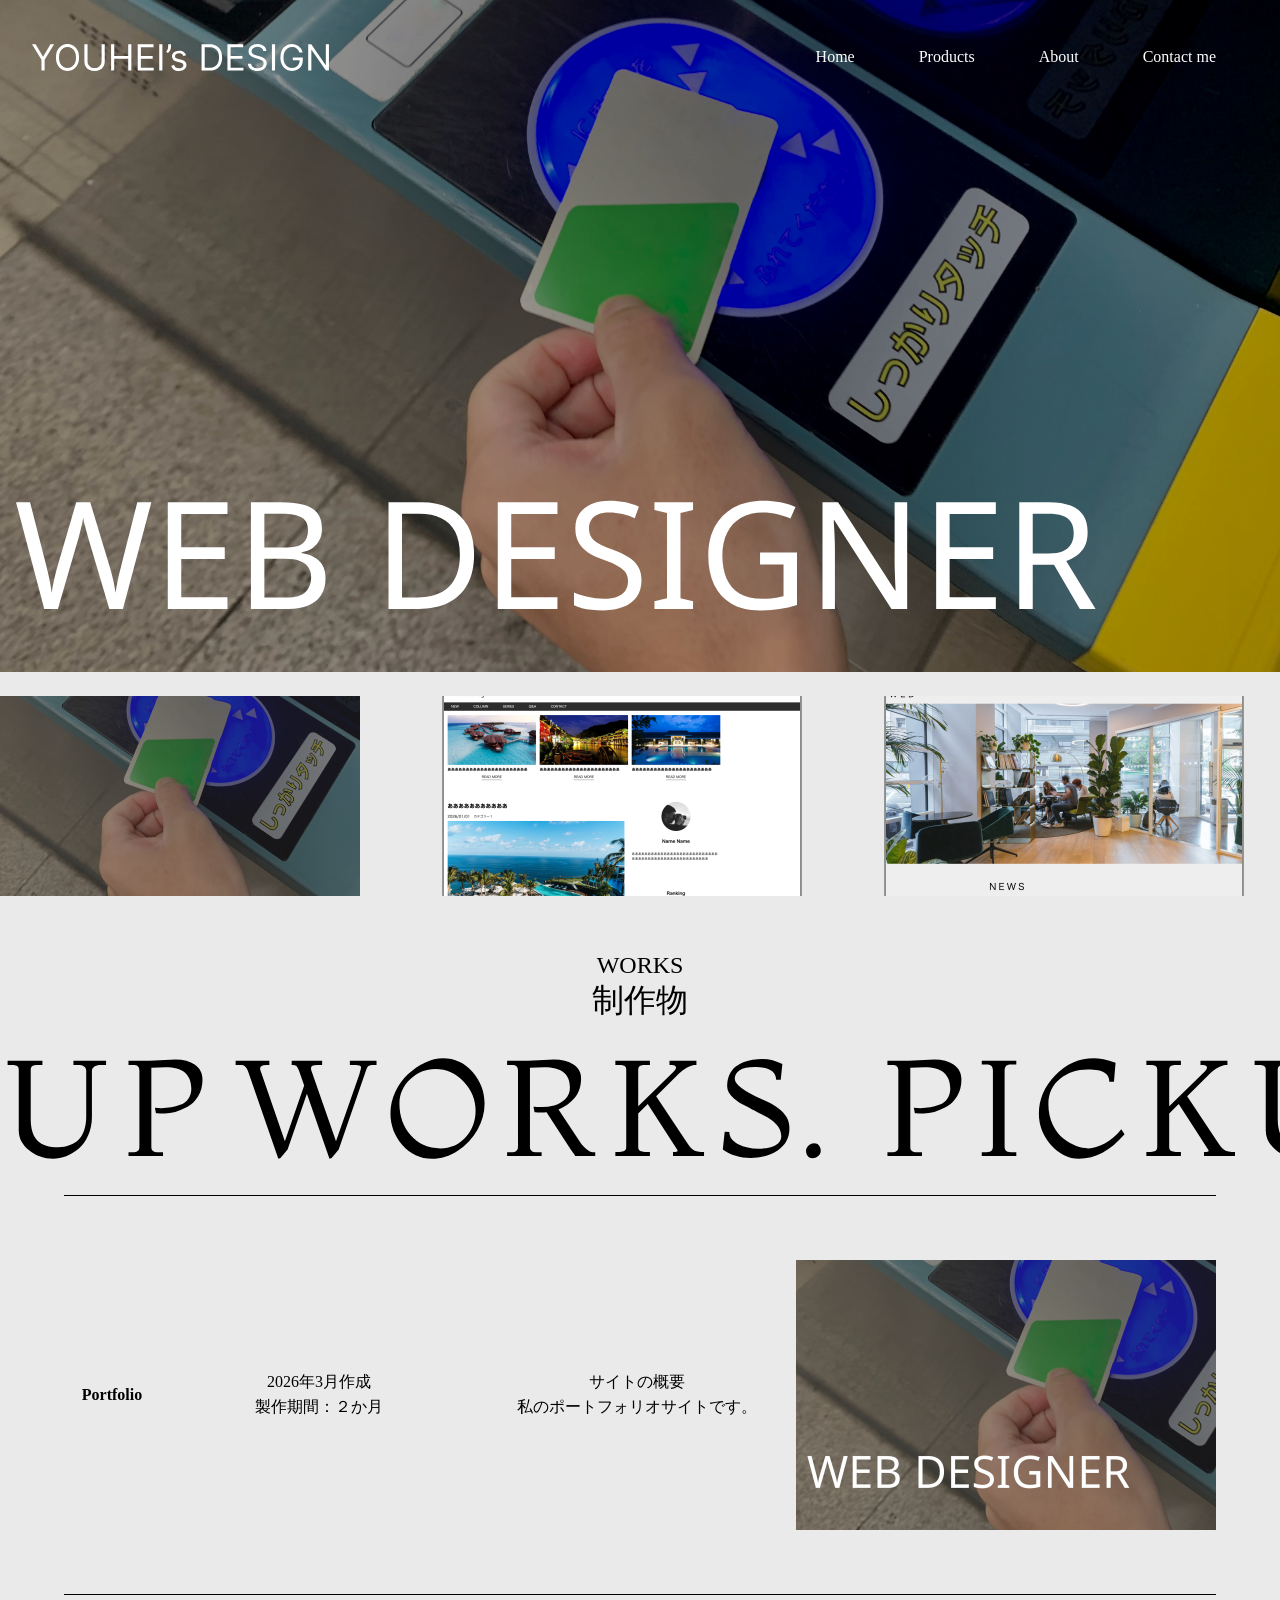
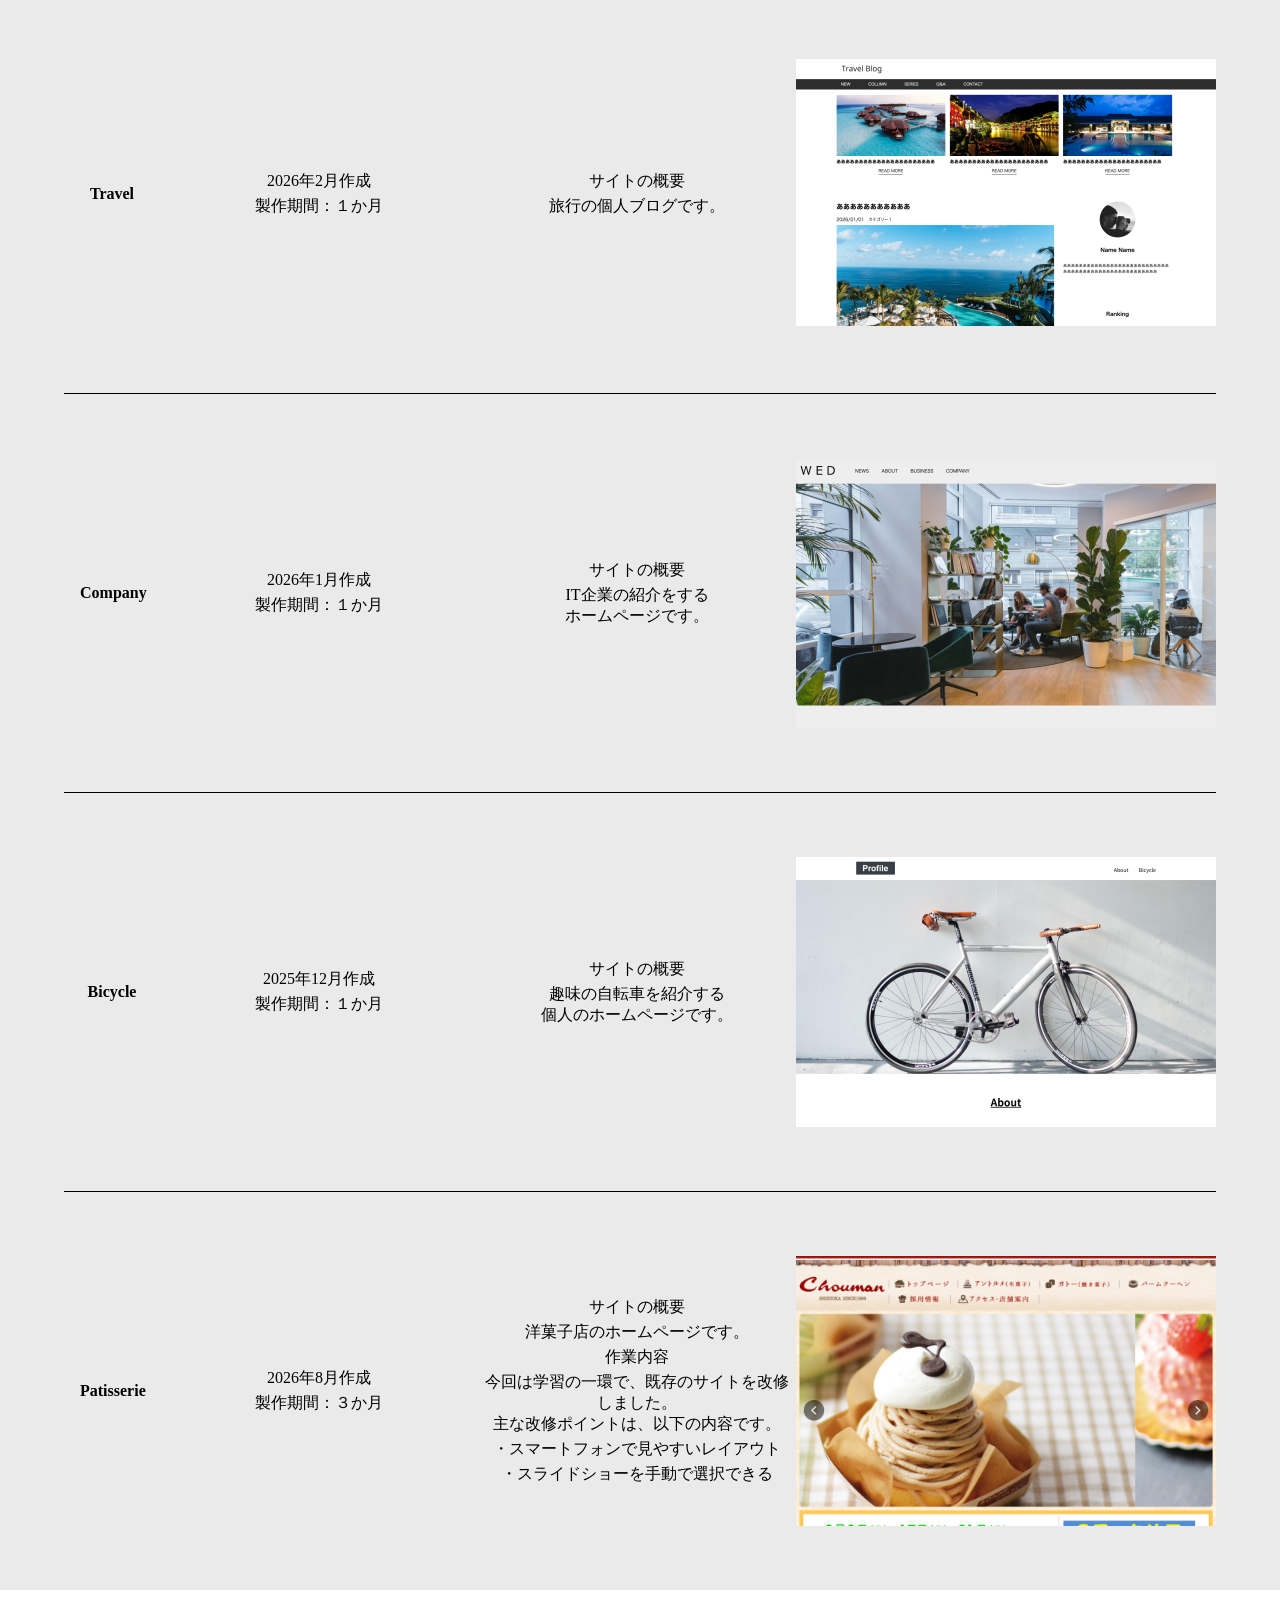
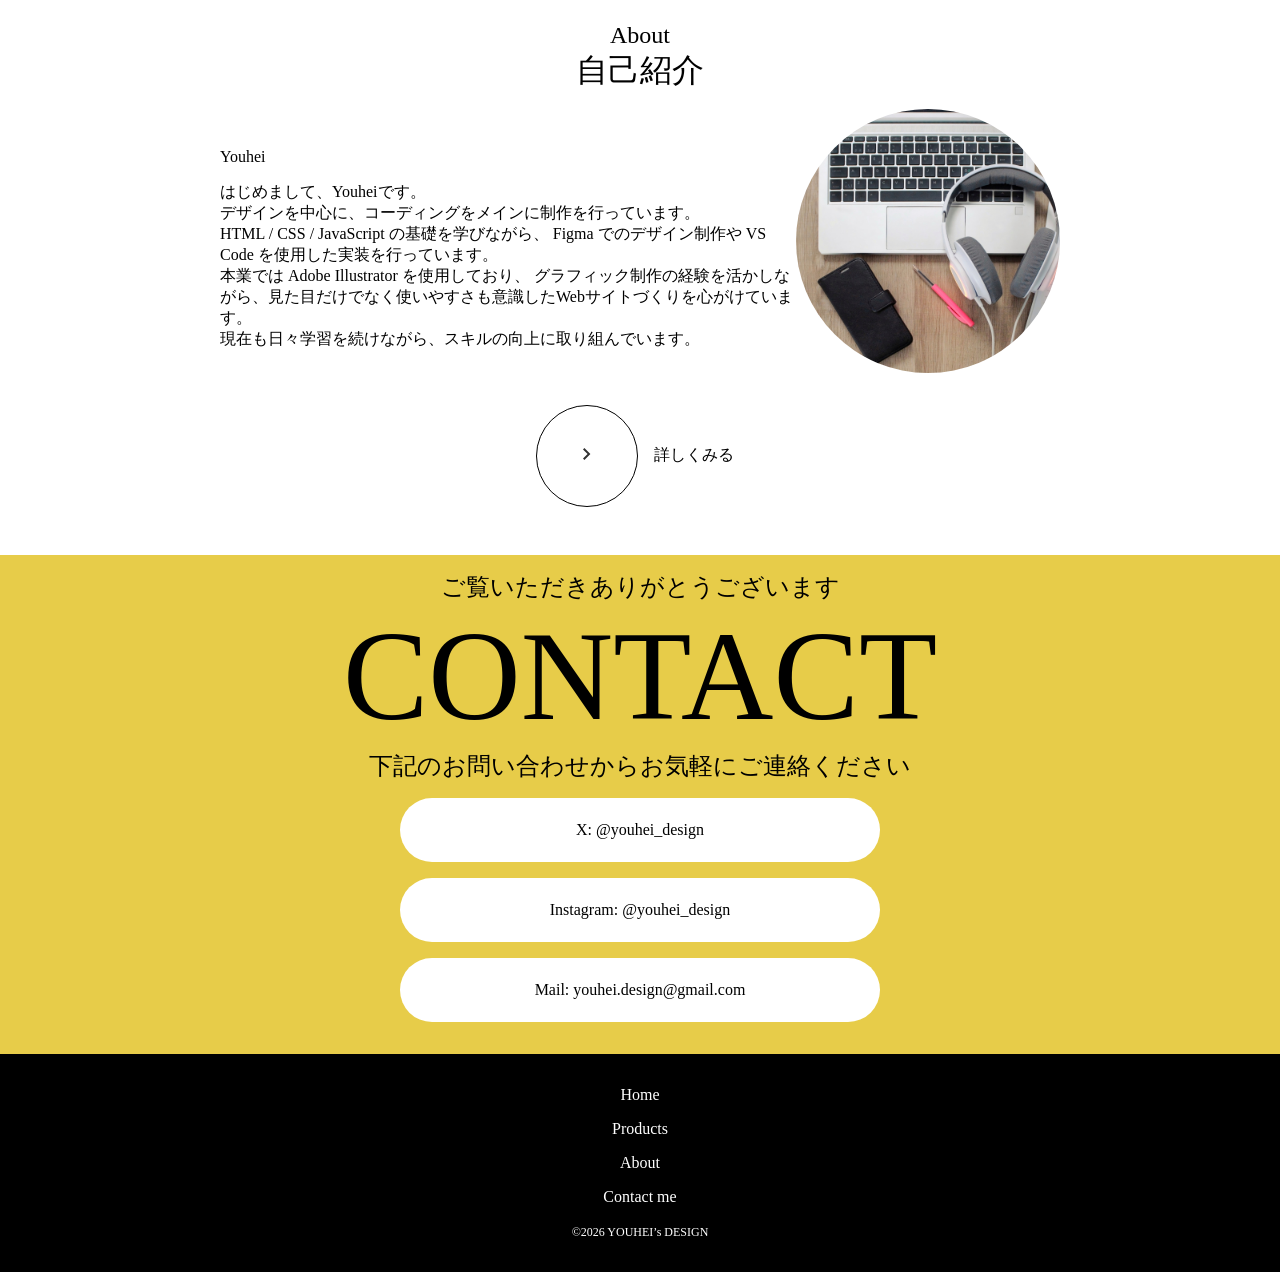
==== commit acd3291c: "Add files via upload" ====
--- a/index.html
+++ b/index.html
@@ -135,6 +135,13 @@
           <div class="gaiyou">
             <p>サイトの概要</p>
             <p>洋菓子店のホームページです。</p>
+            <p>作業内容</p>
+            <p>今回は学習の一環で、既存のサイトを改修しました。<br>主な改修ポイントは、以下の内容です。</p>
+            <div class="point">
+              <p>・スマートフォンで見やすいレイアウト</p>
+              <p>・スライドショーを手動で選択できる　　</p>
+            </div>
+
           </div>
         </div>
       </div>
--- a/css/style.css
+++ b/css/style.css
@@ -170,23 +170,28 @@
   }
 }
 
+.gaiyou .point {
+  margin: 0 auto;
+  text-align: left !important;
+}
+
 .about {
   background: #fff;
   padding: 32px 0;
-  
+
   .icon {
     margin: 16px 0;
-  
+
     img {
       border-radius: 50%;
     }
   }
-  
+
   .youhei {
     margin: 16px auto;
     max-width: 960px;
     width: calc(100% - 128px);
-    
+
     .name {
       margin: 16px 0;
     }
